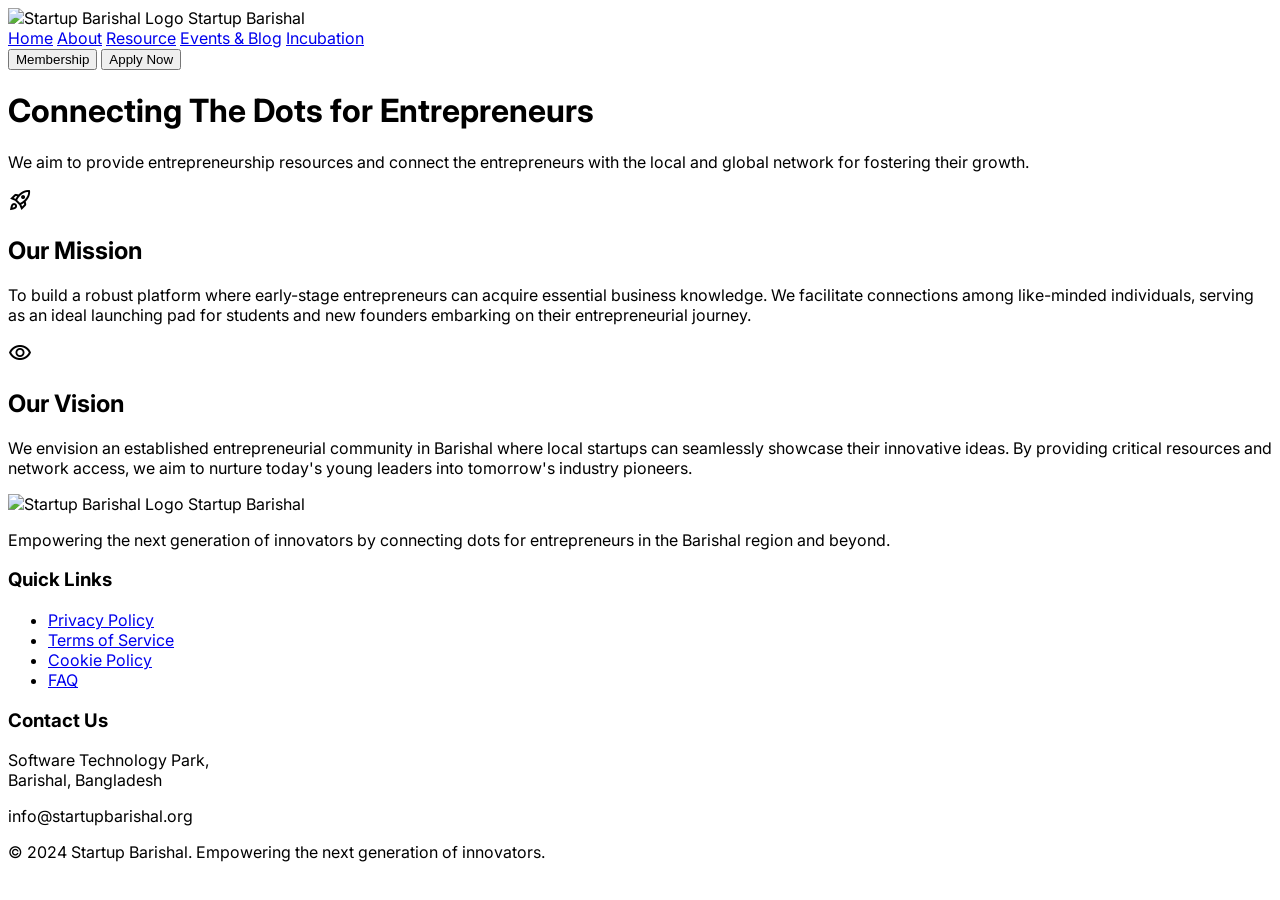
==== pages/about.html @ 44d31a0d "first commit" ====
<!DOCTYPE html>

<html class="light" lang="en"><head>
<meta charset="utf-8"/>
<meta content="width=device-width, initial-scale=1.0" name="viewport"/>
<title>About Us - Startup Barishal</title>
<script src="https://cdn.tailwindcss.com?plugins=forms,container-queries"></script>
<link href="https://fonts.googleapis.com/css2?family=Inter:wght@400;500;600;700&amp;display=swap" rel="stylesheet"/>
<link href="https://fonts.googleapis.com/css2?family=Material+Symbols+Outlined:wght,FILL@100..700,0..1&amp;display=swap" rel="stylesheet"/>
<link href="https://fonts.googleapis.com/css2?family=Material+Symbols+Outlined:wght,FILL@100..700,0..1&amp;display=swap" rel="stylesheet"/>
<script id="tailwind-config">
        tailwind.config = {
            darkMode: "class",
            theme: {
                extend: {
                    "colors": {
                        "secondary": "#5d5e65",
                        "on-secondary-fixed": "#191b22",
                        "primary": "#004481",
                        "inverse-surface": "#2e3131",
                        "inverse-on-surface": "#eff1f1",
                        "on-secondary-fixed-variant": "#45464e",
                        "secondary-fixed": "#e2e2eb",
                        "surface-container-low": "#f2f4f4",
                        "on-background": "#191c1d",
                        "surface-bright": "#f8fafa",
                        "surface-container-highest": "#e1e3e3",
                        "background": "#f8fafa",
                        "error": "#ba1a1a",
                        "on-error-container": "#93000a",
                        "secondary-container": "#e2e2eb",
                        "on-tertiary": "#ffffff",
                        "tertiary": "#003ba3",
                        "on-primary-fixed": "#001c3a",
                        "surface-variant": "#e1e3e3",
                        "surface-container-high": "#e6e8e8",
                        "glass-border": "rgba(6, 92, 169, 0.08)",
                        "on-error": "#ffffff",
                        "on-surface-variant": "#414751",
                        "surface-tint": "#0f5fac",
                        "tertiary-fixed": "#dbe1ff",
                        "inverse-primary": "#a6c8ff",
                        "surface-dim": "#d8dada",
                        "primary-fixed": "#d4e3ff",
                        "primary-container": "#065ca9",
                        "on-tertiary-fixed": "#00174c",
                        "surface-container-lowest": "#ffffff",
                        "on-primary-fixed-variant": "#004786",
                        "on-surface": "#191c1d",
                        "secondary-fixed-dim": "#c5c6ce",
                        "on-tertiary-fixed-variant": "#003daa",
                        "surface-container": "#eceeee",
                        "surface-subtle": "#F8FAFC",
                        "outline-variant": "#c1c6d3",
                        "on-secondary-container": "#63646b",
                        "outline": "#727782",
                        "on-primary-container": "#bdd5ff",
                        "on-secondary": "#ffffff",
                        "on-tertiary-container": "#c7d2ff",
                        "error-container": "#ffdad6",
                        "primary-fixed-dim": "#a6c8ff",
                        "on-primary": "#ffffff",
                        "surface": "#f8fafa",
                        "tertiary-container": "#004fd6",
                        "ink-muted": "#64748B",
                        "tertiary-fixed-dim": "#b4c5ff"
                    },
                    "borderRadius": {
                        "DEFAULT": "0.25rem",
                        "lg": "0.5rem",
                        "xl": "0.75rem",
                        "full": "9999px"
                    },
                    "spacing": {
                        "container-max": "1280px",
                        "stack-md": "16px",
                        "margin-desktop": "64px",
                        "stack-lg": "32px",
                        "gutter": "24px",
                        "stack-sm": "8px",
                        "margin-mobile": "20px",
                        "section-padding": "80px"
                    },
                    "fontFamily": {
                        "display-lg-mobile": ["Inter"],
                        "body-md": ["Inter"],
                        "display-lg": ["Inter"],
                        "headline-sm": ["Inter"],
                        "headline-md": ["Inter"],
                        "caption": ["Inter"],
                        "body-lg": ["Inter"],
                        "label-md": ["Inter"]
                    },
                    "fontSize": {
                        "display-lg-mobile": ["36px", { "lineHeight": "44px", "letterSpacing": "-0.02em", "fontWeight": "700" }],
                        "body-md": ["16px", { "lineHeight": "24px", "fontWeight": "400" }],
                        "display-lg": ["48px", { "lineHeight": "56px", "letterSpacing": "-0.02em", "fontWeight": "700" }],
                        "headline-sm": ["24px", { "lineHeight": "32px", "fontWeight": "600" }],
                        "headline-md": ["30px", { "lineHeight": "38px", "letterSpacing": "-0.01em", "fontWeight": "600" }],
                        "caption": ["12px", { "lineHeight": "16px", "fontWeight": "400" }],
                        "body-lg": ["18px", { "lineHeight": "28px", "fontWeight": "400" }],
                        "label-md": ["14px", { "lineHeight": "20px", "letterSpacing": "0.05em", "fontWeight": "500" }]
                    }
                }
            }
        }
    </script>
<style>
        body { font-family: 'Inter', sans-serif; }
    </style>
</head>
<body class="bg-background text-on-background antialiased pt-20">
<!-- TopNavBar -->
<nav class="fixed top-0 w-full z-50 bg-surface/80 dark:bg-surface-dim/80 backdrop-blur-md border-b border-glass-border shadow-sm transition-all duration-300 ease-in-out hidden md:block">
<div class="max-w-container-max mx-auto px-margin-desktop flex justify-between items-center h-20">
<div class="flex items-center gap-4">
<img alt="Startup Barishal Logo" class="h-10 w-10 object-contain rounded-md" data-alt="A modern, premium, and smart logo for 'Startup Barishal' featuring a minimalist geometric symbol representing growth, connectivity, and innovation. The color scheme is Deep Navy and Vibrant Blue, set against a pristine light mode background. The design is clean, scalable, and tailored for a high-end fintech or startup aesthetic." src="https://lh3.googleusercontent.com/aida-public/[base64]"/>
<span class="font-headline-sm text-headline-sm font-bold text-primary dark:text-primary-fixed">Startup Barishal</span>
</div>
<div class="flex items-center gap-8">
<a class="font-label-md text-label-md text-on-surface-variant dark:text-secondary-fixed-dim hover:text-primary transition-colors duration-200" href="#">Home</a>
<a class="font-label-md text-label-md text-primary dark:text-primary-fixed border-b-2 border-primary pb-1 font-bold" href="#">About</a>
<a class="font-label-md text-label-md text-on-surface-variant dark:text-secondary-fixed-dim hover:text-primary transition-colors duration-200" href="#">Resource</a>
<a class="font-label-md text-label-md text-on-surface-variant dark:text-secondary-fixed-dim hover:text-primary transition-colors duration-200" href="#">Events &amp; Blog</a>
<a class="font-label-md text-label-md text-on-surface-variant dark:text-secondary-fixed-dim hover:text-primary transition-colors duration-200" href="#">Incubation</a>
</div>
<div class="flex items-center gap-4">
<button class="font-label-md text-label-md text-primary border border-primary px-4 py-2 rounded-xl hover:bg-surface-container-low transition-colors">Membership</button>
<button class="font-label-md text-label-md bg-primary text-on-primary px-6 py-2 rounded-xl hover:bg-primary-container transition-colors shadow-sm">Apply Now</button>
</div>
</div>
</nav>
<!-- Mobile Nav Placeholder (Suppressed for simplicity in this exercise, focus on content) -->
<!-- Hero Section -->
<header class="py-section-padding bg-surface-subtle">
<div class="max-w-container-max mx-auto px-margin-desktop text-center">
<h1 class="font-display-lg text-display-lg text-primary mb-stack-md">Connecting The Dots for Entrepreneurs</h1>
<p class="font-body-lg text-body-lg text-on-surface-variant max-w-2xl mx-auto">
                We aim to provide entrepreneurship resources and connect the entrepreneurs with the local and global network for fostering their growth.
            </p>
</div>
</header>
<!-- Mission & Vision Bento Grid -->
<section class="py-section-padding">
<div class="max-w-container-max mx-auto px-margin-desktop">
<div class="grid grid-cols-1 md:grid-cols-2 gap-gutter">
<!-- Mission Card -->
<div class="bg-surface-container-lowest rounded-xl p-stack-lg border border-glass-border shadow-sm hover:-translate-y-1 transition-transform duration-300">
<div class="w-12 h-12 bg-primary-container/10 rounded-full flex items-center justify-center mb-stack-md">
<span class="material-symbols-outlined text-primary text-2xl">rocket_launch</span>
</div>
<h2 class="font-headline-md text-headline-md text-on-surface mb-stack-sm">Our Mission</h2>
<p class="font-body-md text-body-md text-on-surface-variant">
                        To build a robust platform where early-stage entrepreneurs can acquire essential business knowledge. We facilitate connections among like-minded individuals, serving as an ideal launching pad for students and new founders embarking on their entrepreneurial journey.
                    </p>
</div>
<!-- Vision Card -->
<div class="bg-surface-container-lowest rounded-xl p-stack-lg border border-glass-border shadow-sm hover:-translate-y-1 transition-transform duration-300">
<div class="w-12 h-12 bg-tertiary-container/10 rounded-full flex items-center justify-center mb-stack-md">
<span class="material-symbols-outlined text-tertiary text-2xl">visibility</span>
</div>
<h2 class="font-headline-md text-headline-md text-on-surface mb-stack-sm">Our Vision</h2>
<p class="font-body-md text-body-md text-on-surface-variant">
                        We envision an established entrepreneurial community in Barishal where local startups can seamlessly showcase their innovative ideas. By providing critical resources and network access, we aim to nurture today's young leaders into tomorrow's industry pioneers.
                    </p>
</div>
</div>
</div>
</section>
<!-- Footer -->
<footer class="w-full pt-section-padding pb-stack-lg bg-surface-container-low dark:bg-inverse-surface">
<div class="max-w-container-max mx-auto px-margin-desktop grid grid-cols-1 md:grid-cols-4 gap-gutter mb-stack-lg">
<div class="col-span-1 md:col-span-2">
<div class="flex items-center gap-3 mb-stack-md">
<img alt="Startup Barishal Logo" class="h-8 w-8 object-contain rounded-md" data-alt="Small version of the Startup Barishal logo featuring a modern, geometric design in Deep Navy and Vibrant Blue, set against a light background. Clean and scalable for footer placement." src="https://lh3.googleusercontent.com/aida-public/[base64]"/>
<span class="font-headline-sm text-headline-sm font-bold text-primary dark:text-primary-fixed">Startup Barishal</span>
</div>
<p class="font-body-md text-body-md text-on-surface-variant mb-stack-md max-w-sm">
                    Empowering the next generation of innovators by connecting dots for entrepreneurs in the Barishal region and beyond.
                </p>
</div>
<div>
<h3 class="font-label-md text-label-md font-bold text-on-surface mb-stack-md uppercase tracking-wider">Quick Links</h3>
<ul class="space-y-stack-sm">
<li><a class="font-body-md text-body-md text-on-surface-variant dark:text-secondary-fixed-dim hover:text-tertiary transition-colors duration-200" href="#">Privacy Policy</a></li>
<li><a class="font-body-md text-body-md text-on-surface-variant dark:text-secondary-fixed-dim hover:text-tertiary transition-colors duration-200" href="#">Terms of Service</a></li>
<li><a class="font-body-md text-body-md text-on-surface-variant dark:text-secondary-fixed-dim hover:text-tertiary transition-colors duration-200" href="#">Cookie Policy</a></li>
<li><a class="font-body-md text-body-md text-on-surface-variant dark:text-secondary-fixed-dim hover:text-tertiary transition-colors duration-200" href="#">FAQ</a></li>
</ul>
</div>
<div>
<h3 class="font-label-md text-label-md font-bold text-on-surface mb-stack-md uppercase tracking-wider">Contact Us</h3>
<p class="font-body-md text-body-md text-on-surface-variant mb-stack-sm">
                    Software Technology Park,<br/>
                    Barishal, Bangladesh
                </p>
<p class="font-body-md text-body-md text-on-surface-variant">
                    info@startupbarishal.org
                </p>
</div>
</div>
<div class="max-w-container-max mx-auto px-margin-desktop border-t border-glass-border pt-stack-md text-center">
<p class="font-body-md text-body-md text-on-surface-variant opacity-90 hover:opacity-100 transition-opacity">
                © 2024 Startup Barishal. Empowering the next generation of innovators.
            </p>
</div>
</footer>
</body></html>
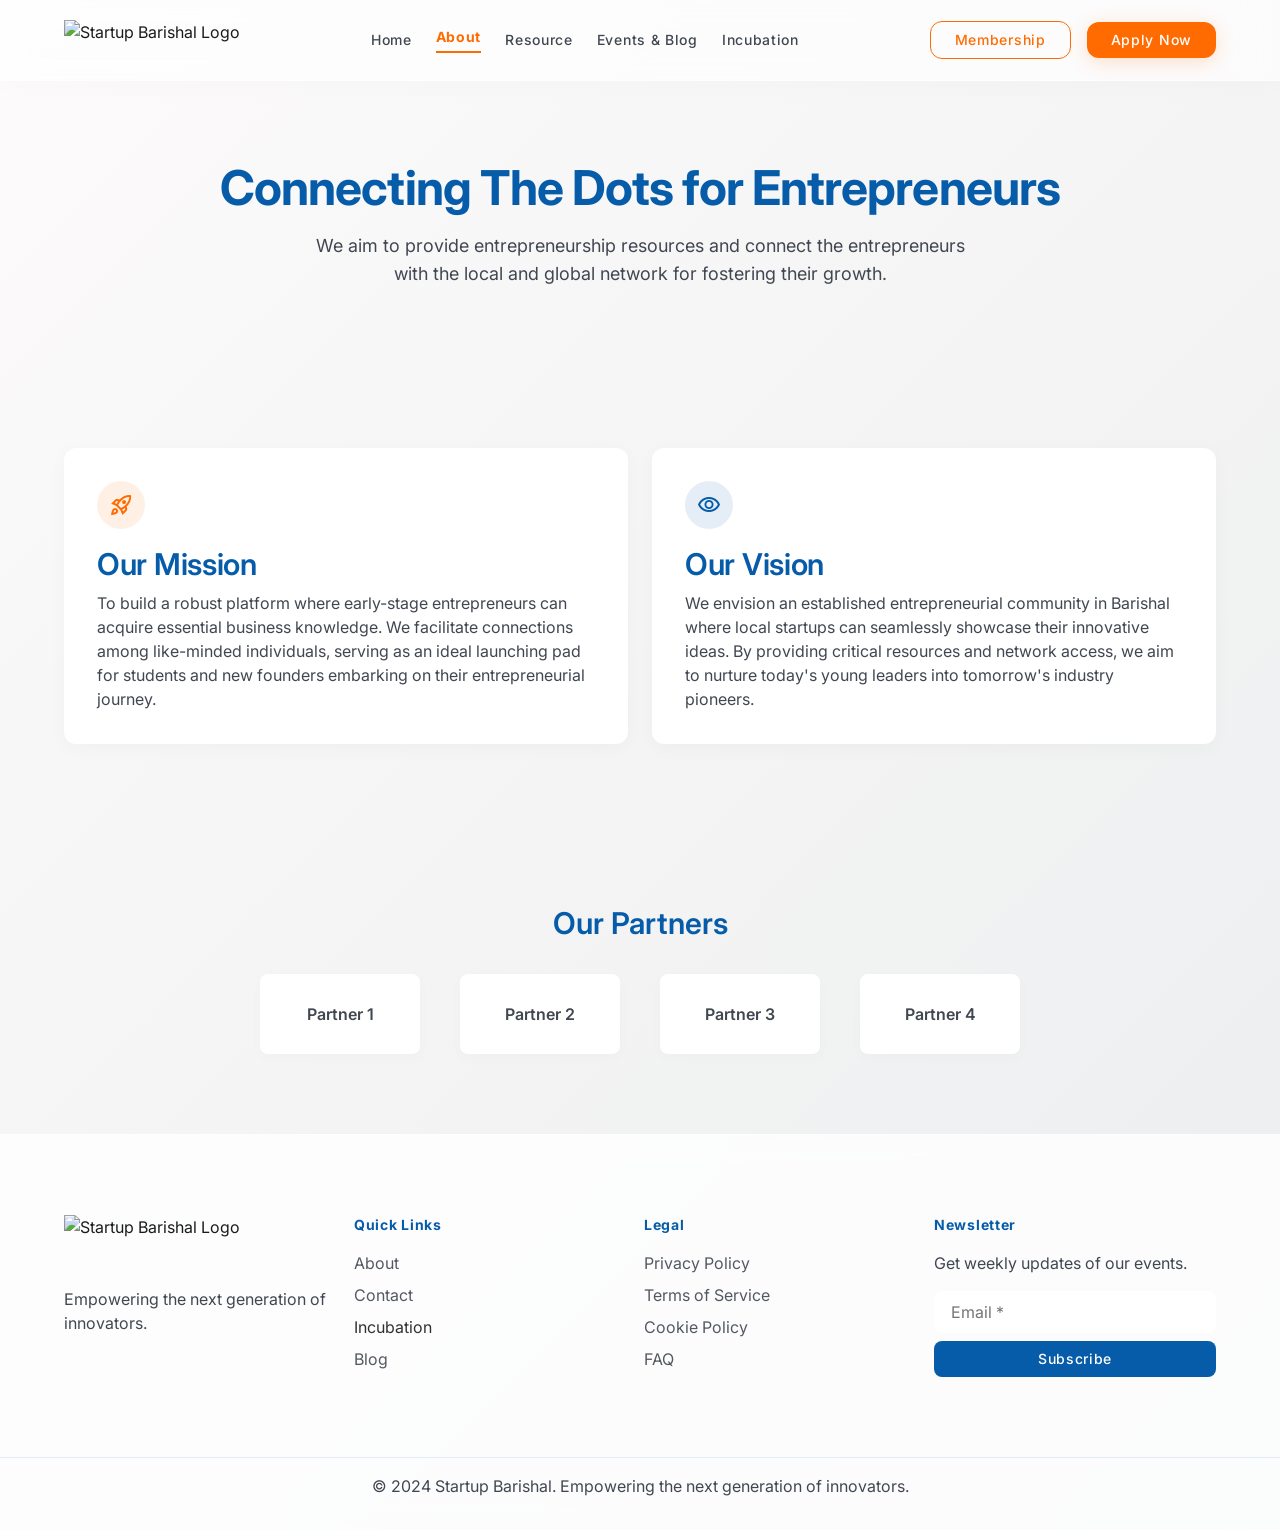
==== commit 04106018: "Add new styles for About, Contact, and Main pages - Created about.css with comprehensive styles incl" ====
--- a/pages/about.html
+++ b/pages/about.html
@@ -1,208 +1,193 @@
-<!DOCTYPE html>
+<!doctype html>
 
-<html class="light" lang="en"><head>
-<meta charset="utf-8"/>
-<meta content="width=device-width, initial-scale=1.0" name="viewport"/>
-<title>About Us - Startup Barishal</title>
-<script src="https://cdn.tailwindcss.com?plugins=forms,container-queries"></script>
-<link href="https://fonts.googleapis.com/css2?family=Inter:wght@400;500;600;700&amp;display=swap" rel="stylesheet"/>
-<link href="https://fonts.googleapis.com/css2?family=Material+Symbols+Outlined:wght,FILL@100..700,0..1&amp;display=swap" rel="stylesheet"/>
-<link href="https://fonts.googleapis.com/css2?family=Material+Symbols+Outlined:wght,FILL@100..700,0..1&amp;display=swap" rel="stylesheet"/>
-<script id="tailwind-config">
-        tailwind.config = {
-            darkMode: "class",
-            theme: {
-                extend: {
-                    "colors": {
-                        "secondary": "#5d5e65",
-                        "on-secondary-fixed": "#191b22",
-                        "primary": "#004481",
-                        "inverse-surface": "#2e3131",
-                        "inverse-on-surface": "#eff1f1",
-                        "on-secondary-fixed-variant": "#45464e",
-                        "secondary-fixed": "#e2e2eb",
-                        "surface-container-low": "#f2f4f4",
-                        "on-background": "#191c1d",
-                        "surface-bright": "#f8fafa",
-                        "surface-container-highest": "#e1e3e3",
-                        "background": "#f8fafa",
-                        "error": "#ba1a1a",
-                        "on-error-container": "#93000a",
-                        "secondary-container": "#e2e2eb",
-                        "on-tertiary": "#ffffff",
-                        "tertiary": "#003ba3",
-                        "on-primary-fixed": "#001c3a",
-                        "surface-variant": "#e1e3e3",
-                        "surface-container-high": "#e6e8e8",
-                        "glass-border": "rgba(6, 92, 169, 0.08)",
-                        "on-error": "#ffffff",
-                        "on-surface-variant": "#414751",
-                        "surface-tint": "#0f5fac",
-                        "tertiary-fixed": "#dbe1ff",
-                        "inverse-primary": "#a6c8ff",
-                        "surface-dim": "#d8dada",
-                        "primary-fixed": "#d4e3ff",
-                        "primary-container": "#065ca9",
-                        "on-tertiary-fixed": "#00174c",
-                        "surface-container-lowest": "#ffffff",
-                        "on-primary-fixed-variant": "#004786",
-                        "on-surface": "#191c1d",
-                        "secondary-fixed-dim": "#c5c6ce",
-                        "on-tertiary-fixed-variant": "#003daa",
-                        "surface-container": "#eceeee",
-                        "surface-subtle": "#F8FAFC",
-                        "outline-variant": "#c1c6d3",
-                        "on-secondary-container": "#63646b",
-                        "outline": "#727782",
-                        "on-primary-container": "#bdd5ff",
-                        "on-secondary": "#ffffff",
-                        "on-tertiary-container": "#c7d2ff",
-                        "error-container": "#ffdad6",
-                        "primary-fixed-dim": "#a6c8ff",
-                        "on-primary": "#ffffff",
-                        "surface": "#f8fafa",
-                        "tertiary-container": "#004fd6",
-                        "ink-muted": "#64748B",
-                        "tertiary-fixed-dim": "#b4c5ff"
-                    },
-                    "borderRadius": {
-                        "DEFAULT": "0.25rem",
-                        "lg": "0.5rem",
-                        "xl": "0.75rem",
-                        "full": "9999px"
-                    },
-                    "spacing": {
-                        "container-max": "1280px",
-                        "stack-md": "16px",
-                        "margin-desktop": "64px",
-                        "stack-lg": "32px",
-                        "gutter": "24px",
-                        "stack-sm": "8px",
-                        "margin-mobile": "20px",
-                        "section-padding": "80px"
-                    },
-                    "fontFamily": {
-                        "display-lg-mobile": ["Inter"],
-                        "body-md": ["Inter"],
-                        "display-lg": ["Inter"],
-                        "headline-sm": ["Inter"],
-                        "headline-md": ["Inter"],
-                        "caption": ["Inter"],
-                        "body-lg": ["Inter"],
-                        "label-md": ["Inter"]
-                    },
-                    "fontSize": {
-                        "display-lg-mobile": ["36px", { "lineHeight": "44px", "letterSpacing": "-0.02em", "fontWeight": "700" }],
-                        "body-md": ["16px", { "lineHeight": "24px", "fontWeight": "400" }],
-                        "display-lg": ["48px", { "lineHeight": "56px", "letterSpacing": "-0.02em", "fontWeight": "700" }],
-                        "headline-sm": ["24px", { "lineHeight": "32px", "fontWeight": "600" }],
-                        "headline-md": ["30px", { "lineHeight": "38px", "letterSpacing": "-0.01em", "fontWeight": "600" }],
-                        "caption": ["12px", { "lineHeight": "16px", "fontWeight": "400" }],
-                        "body-lg": ["18px", { "lineHeight": "28px", "fontWeight": "400" }],
-                        "label-md": ["14px", { "lineHeight": "20px", "letterSpacing": "0.05em", "fontWeight": "500" }]
-                    }
-                }
-            }
-        }
-    </script>
-<style>
-        body { font-family: 'Inter', sans-serif; }
-    </style>
-</head>
-<body class="bg-background text-on-background antialiased pt-20">
-<!-- TopNavBar -->
-<nav class="fixed top-0 w-full z-50 bg-surface/80 dark:bg-surface-dim/80 backdrop-blur-md border-b border-glass-border shadow-sm transition-all duration-300 ease-in-out hidden md:block">
-<div class="max-w-container-max mx-auto px-margin-desktop flex justify-between items-center h-20">
-<div class="flex items-center gap-4">
-<img alt="Startup Barishal Logo" class="h-10 w-10 object-contain rounded-md" data-alt="A modern, premium, and smart logo for 'Startup Barishal' featuring a minimalist geometric symbol representing growth, connectivity, and innovation. The color scheme is Deep Navy and Vibrant Blue, set against a pristine light mode background. The design is clean, scalable, and tailored for a high-end fintech or startup aesthetic." src="https://lh3.googleusercontent.com/aida-public/[base64]"/>
-<span class="font-headline-sm text-headline-sm font-bold text-primary dark:text-primary-fixed">Startup Barishal</span>
-</div>
-<div class="flex items-center gap-8">
-<a class="font-label-md text-label-md text-on-surface-variant dark:text-secondary-fixed-dim hover:text-primary transition-colors duration-200" href="#">Home</a>
-<a class="font-label-md text-label-md text-primary dark:text-primary-fixed border-b-2 border-primary pb-1 font-bold" href="#">About</a>
-<a class="font-label-md text-label-md text-on-surface-variant dark:text-secondary-fixed-dim hover:text-primary transition-colors duration-200" href="#">Resource</a>
-<a class="font-label-md text-label-md text-on-surface-variant dark:text-secondary-fixed-dim hover:text-primary transition-colors duration-200" href="#">Events &amp; Blog</a>
-<a class="font-label-md text-label-md text-on-surface-variant dark:text-secondary-fixed-dim hover:text-primary transition-colors duration-200" href="#">Incubation</a>
-</div>
-<div class="flex items-center gap-4">
-<button class="font-label-md text-label-md text-primary border border-primary px-4 py-2 rounded-xl hover:bg-surface-container-low transition-colors">Membership</button>
-<button class="font-label-md text-label-md bg-primary text-on-primary px-6 py-2 rounded-xl hover:bg-primary-container transition-colors shadow-sm">Apply Now</button>
-</div>
-</div>
-</nav>
-<!-- Mobile Nav Placeholder (Suppressed for simplicity in this exercise, focus on content) -->
-<!-- Hero Section -->
-<header class="py-section-padding bg-surface-subtle">
-<div class="max-w-container-max mx-auto px-margin-desktop text-center">
-<h1 class="font-display-lg text-display-lg text-primary mb-stack-md">Connecting The Dots for Entrepreneurs</h1>
-<p class="font-body-lg text-body-lg text-on-surface-variant max-w-2xl mx-auto">
-                We aim to provide entrepreneurship resources and connect the entrepreneurs with the local and global network for fostering their growth.
+<html lang="en">
+  <head>
+    <meta charset="utf-8" />
+    <meta content="width=device-width, initial-scale=1.0" name="viewport" />
+    <title>About Us - Startup Barishal</title>
+    <link href="../styles/main.css" rel="stylesheet" />
+    <link href="../styles/about.css" rel="stylesheet" />
+
+    <link
+      href="https://fonts.googleapis.com/css2?family=Inter:wght@400;500;600;700&amp;display=swap"
+      rel="stylesheet"
+    />
+    <link
+      href="https://fonts.googleapis.com/css2?family=Material+Symbols+Outlined:wght,FILL@100..700,0..1&amp;display=swap"
+      rel="stylesheet"
+    />
+  </head>
+  <body>
+    <!-- TopNavBar -->
+    <nav class="navbar">
+      <div class="container navbar-content">
+        <div class="nav-logo">
+          <img
+            alt="Startup Barishal Logo"
+            src="https://lh3.googleusercontent.com/aida-public/[base64]"
+          />
+        </div>
+        <div class="nav-links">
+          <a class="font-label-md" href="../index.html">Home</a>
+          <a class="font-label-md active" href="about.html">About</a>
+          <a class="font-label-md" href="resources.html">Resource</a>
+          <a class="font-label-md" href="events-blog.html">Events &amp; Blog</a>
+          <a class="font-label-md" href="incubation.html">Incubation</a>
+        </div>
+        <div class="nav-actions">
+          <button class="font-label-md btn btn-outline">Membership</button>
+          <button class="font-label-md btn btn-primary">Apply Now</button>
+        </div>
+        <button class="nav-toggle">
+          <span
+            class="material-symbols-outlined"
+            style="font-variation-settings: &quot;FILL&quot; 0"
+            >menu</span
+          >
+        </button>
+      </div>
+    </nav>
+    <!-- Hero Section -->
+    <header class="hero">
+      <div class="container">
+        <h1>Connecting The Dots for Entrepreneurs</h1>
+        <p>
+          We aim to provide entrepreneurship resources and connect the
+          entrepreneurs with the local and global network for fostering their
+          growth.
+        </p>
+      </div>
+    </header>
+    <!-- Mission & Vision Bento Grid -->
+    <section class="mission-vision">
+      <div class="container">
+        <div class="grid">
+          <!-- Mission Card -->
+          <div class="card">
+            <div class="card-icon primary-icon">
+              <span class="material-symbols-outlined">rocket_launch</span>
+            </div>
+            <h2>Our Mission</h2>
+            <p>
+              To build a robust platform where early-stage entrepreneurs can
+              acquire essential business knowledge. We facilitate connections
+              among like-minded individuals, serving as an ideal launching pad
+              for students and new founders embarking on their entrepreneurial
+              journey.
             </p>
-</div>
-</header>
-<!-- Mission & Vision Bento Grid -->
-<section class="py-section-padding">
-<div class="max-w-container-max mx-auto px-margin-desktop">
-<div class="grid grid-cols-1 md:grid-cols-2 gap-gutter">
-<!-- Mission Card -->
-<div class="bg-surface-container-lowest rounded-xl p-stack-lg border border-glass-border shadow-sm hover:-translate-y-1 transition-transform duration-300">
-<div class="w-12 h-12 bg-primary-container/10 rounded-full flex items-center justify-center mb-stack-md">
-<span class="material-symbols-outlined text-primary text-2xl">rocket_launch</span>
-</div>
-<h2 class="font-headline-md text-headline-md text-on-surface mb-stack-sm">Our Mission</h2>
-<p class="font-body-md text-body-md text-on-surface-variant">
-                        To build a robust platform where early-stage entrepreneurs can acquire essential business knowledge. We facilitate connections among like-minded individuals, serving as an ideal launching pad for students and new founders embarking on their entrepreneurial journey.
-                    </p>
-</div>
-<!-- Vision Card -->
-<div class="bg-surface-container-lowest rounded-xl p-stack-lg border border-glass-border shadow-sm hover:-translate-y-1 transition-transform duration-300">
-<div class="w-12 h-12 bg-tertiary-container/10 rounded-full flex items-center justify-center mb-stack-md">
-<span class="material-symbols-outlined text-tertiary text-2xl">visibility</span>
-</div>
-<h2 class="font-headline-md text-headline-md text-on-surface mb-stack-sm">Our Vision</h2>
-<p class="font-body-md text-body-md text-on-surface-variant">
-                        We envision an established entrepreneurial community in Barishal where local startups can seamlessly showcase their innovative ideas. By providing critical resources and network access, we aim to nurture today's young leaders into tomorrow's industry pioneers.
-                    </p>
-</div>
-</div>
-</div>
-</section>
-<!-- Footer -->
-<footer class="w-full pt-section-padding pb-stack-lg bg-surface-container-low dark:bg-inverse-surface">
-<div class="max-w-container-max mx-auto px-margin-desktop grid grid-cols-1 md:grid-cols-4 gap-gutter mb-stack-lg">
-<div class="col-span-1 md:col-span-2">
-<div class="flex items-center gap-3 mb-stack-md">
-<img alt="Startup Barishal Logo" class="h-8 w-8 object-contain rounded-md" data-alt="Small version of the Startup Barishal logo featuring a modern, geometric design in Deep Navy and Vibrant Blue, set against a light background. Clean and scalable for footer placement." src="https://lh3.googleusercontent.com/aida-public/[base64]"/>
-<span class="font-headline-sm text-headline-sm font-bold text-primary dark:text-primary-fixed">Startup Barishal</span>
-</div>
-<p class="font-body-md text-body-md text-on-surface-variant mb-stack-md max-w-sm">
-                    Empowering the next generation of innovators by connecting dots for entrepreneurs in the Barishal region and beyond.
-                </p>
-</div>
-<div>
-<h3 class="font-label-md text-label-md font-bold text-on-surface mb-stack-md uppercase tracking-wider">Quick Links</h3>
-<ul class="space-y-stack-sm">
-<li><a class="font-body-md text-body-md text-on-surface-variant dark:text-secondary-fixed-dim hover:text-tertiary transition-colors duration-200" href="#">Privacy Policy</a></li>
-<li><a class="font-body-md text-body-md text-on-surface-variant dark:text-secondary-fixed-dim hover:text-tertiary transition-colors duration-200" href="#">Terms of Service</a></li>
-<li><a class="font-body-md text-body-md text-on-surface-variant dark:text-secondary-fixed-dim hover:text-tertiary transition-colors duration-200" href="#">Cookie Policy</a></li>
-<li><a class="font-body-md text-body-md text-on-surface-variant dark:text-secondary-fixed-dim hover:text-tertiary transition-colors duration-200" href="#">FAQ</a></li>
-</ul>
-</div>
-<div>
-<h3 class="font-label-md text-label-md font-bold text-on-surface mb-stack-md uppercase tracking-wider">Contact Us</h3>
-<p class="font-body-md text-body-md text-on-surface-variant mb-stack-sm">
-                    Software Technology Park,<br/>
-                    Barishal, Bangladesh
-                </p>
-<p class="font-body-md text-body-md text-on-surface-variant">
-                    info@startupbarishal.org
-                </p>
-</div>
-</div>
-<div class="max-w-container-max mx-auto px-margin-desktop border-t border-glass-border pt-stack-md text-center">
-<p class="font-body-md text-body-md text-on-surface-variant opacity-90 hover:opacity-100 transition-opacity">
-                © 2024 Startup Barishal. Empowering the next generation of innovators.
+          </div>
+          <!-- Vision Card -->
+          <div class="card">
+            <div class="card-icon tertiary-icon">
+              <span class="material-symbols-outlined">visibility</span>
+            </div>
+            <h2>Our Vision</h2>
+            <p>
+              We envision an established entrepreneurial community in Barishal
+              where local startups can seamlessly showcase their innovative
+              ideas. By providing critical resources and network access, we aim
+              to nurture today's young leaders into tomorrow's industry
+              pioneers.
             </p>
-</div>
-</footer>
-</body></html>+          </div>
+        </div>
+      </div>
+    </section>
+    <!-- Partners Section -->
+    <section class="partners">
+      <div class="container">
+        <h2>Our Partners</h2>
+        <div class="partners-grid">
+          <div class="partner-logo">Partner 1</div>
+          <div class="partner-logo">Partner 2</div>
+          <div class="partner-logo">Partner 3</div>
+          <div class="partner-logo">Partner 4</div>
+        </div>
+      </div>
+    </section>
+    <!-- Footer -->
+    <footer class="footer">
+      <div class="container footer-grid">
+        <div class="footer-col">
+          <div class="footer-logo">
+            <img
+              alt="Startup Barishal Logo"
+              src="https://lh3.googleusercontent.com/aida-public/[base64]"
+            />
+          </div>
+          <p class="font-body-md text-on-surface-variant">
+            Empowering the next generation of innovators.
+          </p>
+        </div>
+        <div class="footer-col">
+          <h4 class="font-label-md footer-title">Quick Links</h4>
+          <ul class="footer-links">
+            <li>
+              <a
+                class="font-body-md text-on-surface-variant"
+                href="/pages/about.html"
+                >About</a
+              >
+            </li>
+            <li>
+              <a
+                class="font-body-md text-on-surface-variant"
+                href="/pages/contact.html"
+                >Contact</a
+              >
+            </li>
+            <li><a class="font-body-md" href="#">Incubation</a></li>
+            <li>
+              <a class="font-body-md text-on-surface-variant" href="#">Blog</a>
+            </li>
+          </ul>
+        </div>
+        <div class="footer-col">
+          <h4 class="font-label-md footer-title">Legal</h4>
+          <ul class="footer-links">
+            <li>
+              <a class="font-body-md text-on-surface-variant" href="#"
+                >Privacy Policy</a
+              >
+            </li>
+            <li>
+              <a class="font-body-md text-on-surface-variant" href="#"
+                >Terms of Service</a
+              >
+            </li>
+            <li>
+              <a class="font-body-md text-on-surface-variant" href="#"
+                >Cookie Policy</a
+              >
+            </li>
+            <li>
+              <a class="font-body-md text-on-surface-variant" href="#">FAQ</a>
+            </li>
+          </ul>
+        </div>
+        <div class="footer-col">
+          <h4 class="font-label-md footer-title">Newsletter</h4>
+          <p class="font-body-md text-on-surface-variant text-sm">
+            Get weekly updates of our events.
+          </p>
+          <form class="footer-form">
+            <input
+              class="footer-input font-body-md"
+              placeholder="Email *"
+              required=""
+              type="email"
+            />
+            <button class="font-label-md btn-submit" type="submit">
+              Subscribe
+            </button>
+          </form>
+        </div>
+      </div>
+      <div class="container footer-bottom">
+        <p class="font-body-md text-on-surface-variant">
+          © 2024 Startup Barishal. Empowering the next generation of innovators.
+        </p>
+      </div>
+    </footer>
+  </body>
+</html>
--- a/styles/main.css
+++ b/styles/main.css
@@ -0,0 +1,711 @@
+:root {
+  --color-inverse-surface: #2e3131;
+  --color-error-container: #ffdad6;
+  --color-ink-muted: #64748b;
+  --color-on-primary-container: #ffffff;
+  --color-on-error: #ffffff;
+  --color-surface-dim: #d8dada;
+  --color-surface-container-highest: #e1e3e3;
+  --color-on-tertiary-fixed: #00174c;
+  --color-surface-container-high: #e6e8e8;
+  --color-secondary: #065ca9; /* Blue for secondary elements */
+  --color-tertiary: #003ba3;
+  --color-on-primary: #ffffff;
+  --color-on-error-container: #93000a;
+  --color-background: #ffffff;
+  --color-surface-subtle: #f8fafc;
+  --color-surface: #ffffff;
+  --color-secondary-fixed-dim: #c5c6ce;
+  --color-on-tertiary-container: #c7d2ff;
+  --color-on-tertiary: #ffffff;
+  --color-surface-container-low: transparent;
+  --color-on-background: #191c1e;
+  --color-surface-tint: #ff6b00;
+  --color-secondary-fixed: #e2e2eb;
+  --color-primary-fixed-dim: #ffdbcc;
+  --color-on-secondary-container: #63646b;
+  --color-outline-variant: #c1c6d3;
+  --color-surface-bright: #ffffff;
+  --color-inverse-primary: #ffdbcc;
+  --color-secondary-container: #e2e2eb;
+  --color-on-secondary-fixed-variant: #45464e;
+  --color-on-surface: #191c1e;
+  --color-tertiary-fixed: #dbe1ff;
+  --color-on-secondary: #ffffff;
+  --color-on-secondary-fixed: #191b22;
+  --color-primary: #ff6b00; /* Orange for primary actions */
+  --color-primary-fixed: #ffdbcc;
+  --color-glass-border: rgba(6, 92, 169, 0.1);
+  --color-error: #ba1a1a;
+  --color-on-tertiary-fixed-variant: #003daa;
+  --color-on-surface-variant: #414751;
+  --color-inverse-on-surface: #eff1f1;
+  --color-surface-container-lowest: #ffffff;
+  --color-on-primary-fixed: #351000;
+  --color-primary-container: #e55a00;
+  --color-outline: #727782;
+  --color-tertiary-fixed-dim: #b4c5ff;
+  --color-surface-variant: #e1e3e3;
+  --color-tertiary-container: #004fd6;
+  --color-surface-container: #f2f4f6;
+  --color-on-primary-fixed-variant: #7a3000;
+
+  --radius-default: 0.25rem;
+  --radius-lg: 0.5rem;
+  --radius-xl: 0.75rem;
+  --radius-full: 9999px;
+  --radius-2xl: 1rem;
+  --radius-3xl: 1.5rem;
+
+  --spacing-section-padding: 80px;
+  --spacing-gutter: 24px;
+  --spacing-stack-lg: 32px;
+  --spacing-container-max: 1280px;
+  --spacing-margin-mobile: 20px;
+  --spacing-margin-desktop: 64px;
+  --spacing-stack-sm: 8px;
+  --spacing-stack-md: 16px;
+
+  --font-inter: "Inter", sans-serif;
+}
+
+/* Reset & Base */
+* {
+  box-sizing: border-box;
+  margin: 0;
+  padding: 0;
+}
+body {
+  font-family: var(--font-inter);
+  color: var(--color-on-background);
+  min-height: 100vh;
+  display: flex;
+  flex-direction: column;
+  -webkit-font-smoothing: antialiased;
+  /* Premium gradient background with subtle mesh/grain feel */
+  background:
+    radial-gradient(at 0% 0%, rgba(6, 92, 169, 0.05) 0px, transparent 50%),
+    radial-gradient(at 100% 0%, rgba(255, 107, 0, 0.05) 0px, transparent 50%),
+    radial-gradient(at 100% 100%, rgba(6, 92, 169, 0.05) 0px, transparent 50%),
+    radial-gradient(at 0% 100%, rgba(255, 107, 0, 0.05) 0px, transparent 50%),
+    linear-gradient(135deg, #ffffff 0%, #f4f7fa 100%);
+  background-attachment: fixed;
+}
+a {
+  text-decoration: none;
+  color: inherit;
+}
+button,
+input {
+  font-family: inherit;
+  border: none;
+  background: none;
+  cursor: pointer;
+}
+input {
+  cursor: text;
+}
+ul {
+  list-style: none;
+}
+img {
+  max-width: 100%;
+  display: block;
+}
+
+/* Headers to Blue */
+h1,
+h2,
+h3,
+h4,
+h5,
+h6,
+.font-display-lg,
+.font-headline-md,
+.font-headline-sm {
+  color: var(--color-secondary) !important;
+}
+
+/* Typography Utilities */
+.font-display-lg {
+  font-size: 36px;
+  line-height: 44px;
+  letter-spacing: -0.02em;
+  font-weight: 700;
+}
+@media (min-width: 768px) {
+  .font-display-lg {
+    font-size: 48px;
+    line-height: 56px;
+  }
+}
+.font-headline-md {
+  font-size: 30px;
+  line-height: 38px;
+  letter-spacing: -0.01em;
+  font-weight: 600;
+}
+.font-headline-sm {
+  font-size: 24px;
+  line-height: 32px;
+  font-weight: 600;
+}
+.font-body-lg {
+  font-size: 18px;
+  line-height: 28px;
+  font-weight: 400;
+}
+.font-body-md {
+  font-size: 16px;
+  line-height: 24px;
+  font-weight: 400;
+}
+.font-label-md {
+  font-size: 14px;
+  line-height: 20px;
+  letter-spacing: 0.05em;
+  font-weight: 500;
+}
+.text-primary {
+  color: var(--color-primary) !important;
+}
+.text-on-background {
+  color: var(--color-on-background);
+}
+.text-on-surface-variant {
+  color: var(--color-on-surface-variant);
+}
+.text-on-primary {
+  color: var(--color-on-primary);
+}
+.text-secondary {
+  color: var(--color-secondary);
+}
+
+/* Layout & Container */
+.container {
+  max-width: var(--spacing-container-max);
+  margin: 0 auto;
+  padding-left: var(--spacing-margin-mobile);
+  padding-right: var(--spacing-margin-mobile);
+}
+@media (min-width: 768px) {
+  .container {
+    padding-left: var(--spacing-margin-desktop);
+    padding-right: var(--spacing-margin-desktop);
+  }
+}
+.flex-grow {
+  flex-grow: 1;
+}
+
+/* Navbar - Glassmorphism */
+.navbar {
+  position: fixed;
+  top: 0;
+  width: 100%;
+  z-index: 50;
+  background-color: rgba(255, 255, 255, 0.65);
+  backdrop-filter: blur(16px);
+  -webkit-backdrop-filter: blur(16px);
+  border-bottom: 1px solid rgba(255, 255, 255, 0.5);
+  box-shadow: 0 4px 30px rgba(0, 0, 0, 0.02);
+  transition: all 0.3s ease-in-out;
+}
+.navbar-content {
+  display: flex;
+  justify-content: space-between;
+  align-items: center;
+  height: 5rem;
+}
+.nav-logo img {
+  height: 2.5rem;
+  width: auto;
+  object-fit: contain;
+}
+.nav-links {
+  display: none;
+  gap: var(--spacing-gutter);
+  align-items: center;
+}
+.nav-links a {
+  color: var(--color-on-surface-variant);
+  transition: color 0.2s;
+}
+.nav-links a:hover {
+  color: var(--color-primary);
+}
+.nav-links a.active {
+  color: var(--color-primary);
+  border-bottom: 2px solid var(--color-primary);
+  padding-bottom: 4px;
+  font-weight: 700;
+}
+.nav-actions {
+  display: none;
+  align-items: center;
+  gap: var(--spacing-stack-md);
+}
+.nav-toggle {
+  display: block;
+  color: var(--color-primary);
+}
+@media (min-width: 768px) {
+  .nav-links,
+  .nav-actions {
+    display: flex;
+  }
+  .nav-toggle {
+    display: none;
+  }
+}
+
+/* Buttons */
+.btn {
+  display: inline-flex;
+  align-items: center;
+  justify-content: center;
+  padding: 8px 24px;
+  border-radius: var(--radius-xl);
+  transition: all 0.2s;
+}
+.btn-outline {
+  color: var(--color-primary);
+  border: 1px solid var(--color-primary);
+  background-color: transparent;
+}
+.btn-outline:hover {
+  color: #ffffff;
+  background-color: var(--color-primary);
+}
+.btn-primary {
+  background-color: var(--color-primary);
+  color: var(--color-on-primary);
+  box-shadow: 0 4px 20px rgba(255, 107, 0, 0.2);
+}
+.btn-primary:hover {
+  background-color: var(--color-primary-container);
+  box-shadow: 0 6px 24px rgba(255, 107, 0, 0.3);
+}
+.btn-lg {
+  padding: 12px 32px;
+  border-radius: var(--radius-2xl);
+}
+.btn-lg.btn-primary {
+  box-shadow: 0 8px 30px rgba(255, 107, 0, 0.25);
+}
+.btn-lg.btn-primary:hover {
+  box-shadow: 0 12px 36px rgba(255, 107, 0, 0.35);
+  transform: translateY(-2px);
+}
+
+/* Main Content padding */
+.main-content {
+  padding-top: 6rem;
+  padding-bottom: var(--spacing-section-padding);
+}
+
+/* Hero Section */
+.hero-section {
+  padding-top: var(--spacing-section-padding);
+  padding-bottom: var(--spacing-section-padding);
+}
+.hero-grid {
+  display: grid;
+  grid-template-columns: 1fr;
+  gap: var(--spacing-margin-desktop);
+  align-items: center;
+}
+@media (min-width: 768px) {
+  .hero-grid {
+    grid-template-columns: 1fr 1fr;
+  }
+}
+.hero-content {
+  display: flex;
+  flex-direction: column;
+  gap: var(--spacing-stack-lg);
+}
+.hero-badge {
+  display: inline-flex;
+  align-items: center;
+  gap: 8px;
+  background-color: rgba(255, 107, 0, 0.1);
+  color: var(--color-primary);
+  padding: 8px 16px;
+  border-radius: var(--radius-full);
+  align-self: flex-start;
+}
+.hero-text {
+  max-width: 42rem;
+}
+.hero-actions {
+  display: flex;
+  flex-wrap: wrap;
+  gap: var(--spacing-stack-md);
+  padding-top: var(--spacing-stack-md);
+}
+.hero-image-wrapper {
+  position: relative;
+  height: 400px;
+  border-radius: var(--radius-3xl);
+  overflow: hidden;
+  box-shadow: 0 20px 40px rgba(6, 92, 169, 0.08);
+  border: 1px solid rgba(255, 255, 255, 0.5);
+}
+@media (min-width: 768px) {
+  .hero-image-wrapper {
+    height: 500px;
+  }
+}
+.hero-image-overlay {
+  position: absolute;
+  inset: 0;
+  background: linear-gradient(to top right, rgba(6, 92, 169, 0.1), transparent);
+  z-index: 10;
+}
+.hero-image {
+  width: 100%;
+  height: 100%;
+  object-fit: cover;
+}
+
+/* Stats Section */
+.stats-section {
+  background-color: transparent;
+  padding-top: var(--spacing-section-padding);
+  padding-bottom: var(--spacing-section-padding);
+}
+.stats-grid {
+  display: grid;
+  grid-template-columns: repeat(2, 1fr);
+  gap: var(--spacing-gutter);
+  text-align: center;
+}
+@media (min-width: 768px) {
+  .stats-grid {
+    grid-template-columns: repeat(4, 1fr);
+  }
+}
+.stat-card {
+  display: flex;
+  flex-direction: column;
+  gap: var(--spacing-stack-sm);
+  padding: var(--spacing-gutter);
+  background-color: rgba(255, 255, 255, 0.7);
+  backdrop-filter: blur(12px);
+  border-radius: var(--radius-2xl);
+  border: 1px solid rgba(255, 255, 255, 0.6);
+  box-shadow: 0 4px 20px rgba(0, 0, 0, 0.03);
+}
+
+/* Offerings Section */
+.offerings-section {
+  padding-top: var(--spacing-section-padding);
+  padding-bottom: var(--spacing-section-padding);
+}
+.offerings-header {
+  text-align: center;
+  display: flex;
+  flex-direction: column;
+  gap: var(--spacing-stack-md);
+  margin-bottom: var(--spacing-margin-desktop);
+}
+.offerings-header p {
+  max-width: 42rem;
+  margin: 0 auto;
+}
+.bento-grid {
+  display: grid;
+  grid-template-columns: 1fr;
+  gap: var(--spacing-gutter);
+  grid-auto-rows: 250px;
+}
+@media (min-width: 768px) {
+  .bento-grid {
+    grid-template-columns: repeat(3, 1fr);
+  }
+}
+.bento-card {
+  background-color: rgba(255, 255, 255, 0.7);
+  backdrop-filter: blur(12px);
+  border: 1px solid rgba(255, 255, 255, 0.8);
+  border-radius: var(--radius-3xl);
+  position: relative;
+  transition: all 0.3s;
+  overflow: hidden;
+  display: flex;
+  flex-direction: column;
+  justify-content: space-between;
+  box-shadow: 0 4px 20px rgba(0, 0, 0, 0.02);
+}
+.bento-card:hover {
+  border-color: rgba(255, 107, 0, 0.3);
+  box-shadow: 0 8px 30px rgba(6, 92, 169, 0.05);
+  transform: translateY(-2px);
+}
+.bento-card-large {
+  padding: var(--spacing-margin-desktop);
+}
+.bento-card-large:hover {
+  box-shadow: 0 12px 40px rgba(6, 92, 169, 0.06);
+}
+@media (min-width: 768px) {
+  .bento-card-large {
+    grid-column: span 2;
+  }
+}
+.bento-card-regular {
+  padding: var(--spacing-gutter);
+}
+.bento-icon-bg {
+  position: absolute;
+  right: 0;
+  bottom: 0;
+  opacity: 0.03;
+  width: 16rem;
+  height: 16rem;
+  transform: translate(25%, 25%);
+  color: var(--color-secondary);
+}
+.bento-icon-bg .material-symbols-outlined {
+  font-size: 200px;
+}
+.bento-content {
+  position: relative;
+  z-index: 10;
+  display: flex;
+  flex-direction: column;
+  gap: var(--spacing-stack-md);
+}
+.bento-icon-large {
+  width: 3rem;
+  height: 3rem;
+  background-color: rgba(255, 107, 0, 0.1);
+  border-radius: var(--radius-xl);
+  display: flex;
+  align-items: center;
+  justify-content: center;
+  color: var(--color-primary);
+  margin-bottom: var(--spacing-stack-lg);
+}
+.bento-text-max {
+  max-width: 28rem;
+}
+.bento-icon-small {
+  width: 2.5rem;
+  height: 2.5rem;
+  background-color: rgba(6, 92, 169, 0.08);
+  border-radius: var(--radius-lg);
+  display: flex;
+  align-items: center;
+  justify-content: center;
+  color: var(--color-secondary);
+  margin-bottom: var(--spacing-stack-md);
+}
+.bento-title-small {
+  margin-bottom: 8px;
+}
+
+/* CTA Section */
+.cta-section {
+  margin-bottom: var(--spacing-section-padding);
+}
+.cta-box {
+  background: linear-gradient(135deg, var(--color-primary), #d95a00);
+  color: var(--color-on-primary);
+  border-radius: var(--radius-3xl);
+  padding: var(--spacing-margin-mobile);
+  position: relative;
+  overflow: hidden;
+  display: flex;
+  flex-direction: column;
+  align-items: center;
+  text-align: center;
+  box-shadow: 0 20px 40px rgba(255, 107, 0, 0.2);
+}
+.cta-box h2 {
+  color: #ffffff !important;
+}
+@media (min-width: 768px) {
+  .cta-box {
+    padding: var(--spacing-margin-desktop);
+  }
+}
+.cta-decorations {
+  position: absolute;
+  top: 0;
+  left: 0;
+  width: 100%;
+  height: 100%;
+  pointer-events: none;
+  overflow: hidden;
+}
+.cta-decor-1 {
+  position: absolute;
+  top: -50%;
+  left: -10%;
+  width: 70%;
+  height: 200%;
+  background-color: rgba(255, 255, 255, 0.1);
+  border-radius: 9999px;
+  filter: blur(24px);
+  transform: rotate(-12deg);
+}
+.cta-decor-2 {
+  position: absolute;
+  bottom: -50%;
+  right: -10%;
+  width: 50%;
+  height: 150%;
+  background-color: rgba(6, 92, 169, 0.15);
+  border-radius: 9999px;
+  filter: blur(24px);
+  transform: rotate(12deg);
+}
+.cta-content {
+  position: relative;
+  z-index: 10;
+  max-width: 48rem;
+  display: flex;
+  flex-direction: column;
+  gap: var(--spacing-stack-lg);
+  align-items: center;
+}
+.cta-text {
+  opacity: 0.95;
+  color: #ffffff;
+}
+.btn-white {
+  background-color: #ffffff;
+  color: var(--color-primary);
+  padding: 16px 32px;
+  border-radius: var(--radius-2xl);
+  box-shadow: 0 10px 15px -3px rgba(0, 0, 0, 0.1);
+  transition: all 0.2s;
+  margin-top: var(--spacing-stack-lg);
+  font-weight: 600;
+}
+.btn-white:hover {
+  background-color: #f8fafa;
+  color: var(--color-primary-container);
+  box-shadow: 0 20px 25px -5px rgba(0, 0, 0, 0.15);
+  transform: translateY(-4px);
+}
+
+/* Partners Section */
+.partners-section {
+  padding-top: var(--spacing-section-padding);
+  padding-bottom: var(--spacing-section-padding);
+  background-color: transparent;
+}
+.partners-header {
+  text-align: center;
+  margin-bottom: var(--spacing-margin-desktop);
+}
+.partners-grid {
+  display: flex;
+  flex-wrap: wrap;
+  justify-content: center;
+  gap: var(--spacing-gutter);
+  align-items: center;
+}
+.partner-logo {
+  width: 150px;
+  height: 80px;
+  background-color: rgba(255, 255, 255, 0.6);
+  backdrop-filter: blur(8px);
+  border-radius: var(--radius-lg);
+  display: flex;
+  align-items: center;
+  justify-content: center;
+  color: var(--color-ink-muted);
+  font-weight: 500;
+  border: 1px solid rgba(255, 255, 255, 0.8);
+}
+
+/* Footer */
+.footer {
+  background-color: rgba(255, 255, 255, 0.8);
+  backdrop-filter: blur(12px);
+  border-top: 1px solid rgba(255, 255, 255, 0.6);
+  width: 100%;
+  padding-top: var(--spacing-section-padding);
+  padding-bottom: var(--spacing-stack-lg);
+}
+.footer-grid {
+  display: grid;
+  grid-template-columns: 1fr;
+  gap: var(--spacing-gutter);
+}
+@media (min-width: 768px) {
+  .footer-grid {
+    grid-template-columns: repeat(4, 1fr);
+  }
+}
+.footer-col {
+  display: flex;
+  flex-direction: column;
+  gap: var(--spacing-stack-md);
+}
+.footer-logo img {
+  height: 3rem;
+  width: auto;
+  object-fit: contain;
+  margin-bottom: 8px;
+}
+.footer-title {
+  font-weight: 700;
+}
+.footer-links {
+  display: flex;
+  flex-direction: column;
+  gap: var(--spacing-stack-sm);
+}
+.footer-links a {
+  opacity: 0.9;
+  transition: all 0.2s;
+}
+.footer-links a:hover {
+  opacity: 1;
+  color: var(--color-primary);
+}
+.footer-links a.active {
+  color: var(--color-primary);
+  font-weight: 700;
+}
+.footer-form {
+  display: flex;
+  flex-direction: column;
+  gap: 8px;
+}
+.footer-input {
+  background-color: #ffffff;
+  border: 1px solid var(--color-glass-border);
+  border-radius: var(--radius-lg);
+  padding: 8px 16px;
+  outline: none;
+  transition:
+    box-shadow 0.2s,
+    border-color 0.2s;
+}
+.footer-input:focus {
+  border-color: var(--color-primary);
+  box-shadow: 0 0 0 2px rgba(255, 107, 0, 0.2);
+}
+.btn-submit {
+  background-color: var(--color-secondary);
+  color: #ffffff;
+  padding: 8px 16px;
+  border-radius: var(--radius-lg);
+  transition: background-color 0.2s;
+}
+.btn-submit:hover {
+  background-color: var(--color-primary);
+}
+.footer-bottom {
+  margin-top: var(--spacing-section-padding);
+  padding-top: var(--spacing-stack-md);
+  border-top: 1px solid rgba(6, 92, 169, 0.1);
+  text-align: center;
+}
--- a/styles/about.css
+++ b/styles/about.css
@@ -0,0 +1,424 @@
+:root {
+  --color-primary: #ff6b00;
+  --color-primary-hover: #e56000;
+  --color-secondary: #065ca9;
+  --color-on-primary: #ffffff;
+  --color-surface: #ffffff;
+  --color-surface-subtle: transparent;
+  --color-surface-container-low: rgba(255, 255, 255, 0.6);
+  --color-surface-container-lowest: #ffffff;
+  --color-on-surface: #191c1d;
+  --color-on-surface-variant: #414751;
+  --color-glass-border: rgba(255, 255, 255, 0.4);
+  --color-tertiary: #065ca9;
+  --color-tertiary-container: #004fd6;
+
+  --spacing-sm: 8px;
+  --spacing-md: 16px;
+  --spacing-lg: 32px;
+  --spacing-gutter: 24px;
+  --spacing-section: 80px;
+  --spacing-container-px: 64px;
+
+  --radius-md: 0.25rem;
+  --radius-lg: 0.5rem;
+  --radius-xl: 0.75rem;
+  --radius-full: 9999px;
+}
+
+* {
+  box-sizing: border-box;
+  margin: 0;
+  padding: 0;
+}
+
+body {
+  font-family: "Inter", sans-serif;
+  background: linear-gradient(135deg, #fdfbfb 0%, #ebedee 100%);
+  color: var(--color-on-surface);
+  line-height: 1.5;
+  padding-top: 80px;
+  -webkit-font-smoothing: antialiased;
+  min-height: 100vh;
+}
+
+a {
+  text-decoration: none;
+  color: inherit;
+}
+
+ul {
+  list-style: none;
+}
+
+.container {
+  max-width: 1280px;
+  margin: 0 auto;
+  padding: 0 var(--spacing-container-px);
+}
+
+@media (max-width: 768px) {
+  .container {
+    padding: 0 20px;
+  }
+}
+
+h1,
+h2,
+h3,
+.nav-brand span {
+  color: var(--color-secondary);
+}
+
+/* Navbar
+.navbar {
+  position: fixed;
+  top: 0;
+  left: 0;
+  width: 100%;
+  background: rgba(255, 255, 255, 0.65);
+  backdrop-filter: blur(16px);
+  -webkit-backdrop-filter: blur(16px);
+  border-bottom: 1px solid var(--color-glass-border);
+  box-shadow: 0 4px 30px rgba(0, 0, 0, 0.05);
+  z-index: 50;
+  height: 80px;
+  display: flex;
+  align-items: center;
+  transition: all 0.3s ease-in-out;
+}
+
+.navbar .container {
+  display: flex;
+  justify-content: space-between;
+  align-items: center;
+  width: 100%;
+}
+
+.nav-brand {
+  display: flex;
+  align-items: center;
+  gap: 16px;
+}
+
+.nav-brand img {
+  height: 40px;
+  width: 40px;
+  object-fit: contain;
+  border-radius: var(--radius-md);
+}
+
+.nav-brand span {
+  font-size: 24px;
+  line-height: 32px;
+  font-weight: 700;
+}
+
+.nav-links {
+  display: none;
+}
+
+@media (min-width: 768px) {
+  .nav-links {
+    display: flex;
+    gap: 32px;
+    align-items: center;
+  }
+}
+
+.nav-links a {
+  font-size: 14px;
+  line-height: 20px;
+  letter-spacing: 0.05em;
+  font-weight: 500;
+  color: var(--color-on-surface-variant);
+  transition: color 0.2s;
+}
+
+.nav-links a:hover {
+  color: var(--color-primary);
+}
+
+.nav-links a.active {
+  color: var(--color-primary);
+  border-bottom: 2px solid var(--color-primary);
+  padding-bottom: 4px;
+  font-weight: 700;
+}
+
+.nav-actions {
+  display: none;
+}
+
+@media (min-width: 768px) {
+  .nav-actions {
+    display: flex;
+    gap: 16px;
+    align-items: center;
+  }
+} */
+
+.btn {
+  display: inline-flex;
+  align-items: center;
+  justify-content: center;
+  padding: 8px 24px;
+  border-radius: var(--radius-xl);
+  transition: all 0.2s;
+}
+
+.btn-outline {
+  color: var(--color-primary);
+  border: 1px solid var(--color-primary);
+  background-color: transparent;
+}
+.btn-outline:hover {
+  color: #ffffff;
+  background-color: var(--color-primary);
+}
+.btn-primary {
+  background-color: var(--color-primary);
+  color: var(--color-on-primary);
+  box-shadow: 0 4px 20px rgba(255, 107, 0, 0.2);
+}
+.btn-primary:hover {
+  background-color: var(--color-primary-container);
+  box-shadow: 0 6px 24px rgba(255, 107, 0, 0.3);
+}
+.btn-lg {
+  padding: 12px 32px;
+  border-radius: var(--radius-2xl);
+}
+.btn-lg.btn-primary {
+  box-shadow: 0 8px 30px rgba(255, 107, 0, 0.25);
+}
+.btn-lg.btn-primary:hover {
+  box-shadow: 0 12px 36px rgba(255, 107, 0, 0.35);
+  transform: translateY(-2px);
+}
+
+/* Hero */
+.hero {
+  padding: var(--spacing-section) 0;
+  background-color: var(--color-surface-subtle);
+  text-align: center;
+}
+
+.hero h1 {
+  font-size: 48px;
+  line-height: 56px;
+  font-weight: 700;
+  margin-bottom: var(--spacing-md);
+  letter-spacing: -0.02em;
+}
+
+@media (max-width: 768px) {
+  .hero h1 {
+    font-size: 36px;
+    line-height: 44px;
+  }
+}
+
+.hero p {
+  font-size: 18px;
+  line-height: 28px;
+  color: var(--color-on-surface-variant);
+  max-width: 672px;
+  margin: 0 auto;
+}
+
+/* Bento Grid */
+.mission-vision {
+  padding: var(--spacing-section) 0;
+}
+
+.grid {
+  display: grid;
+  grid-template-columns: 1fr;
+  gap: var(--spacing-gutter);
+}
+
+@media (min-width: 768px) {
+  .grid {
+    grid-template-columns: repeat(2, 1fr);
+  }
+}
+
+.card {
+  background: var(--color-surface-container-lowest);
+  border: 1px solid rgba(255, 255, 255, 0.8);
+  border-radius: var(--radius-xl);
+  padding: var(--spacing-lg);
+  box-shadow: 0 4px 20px rgba(0, 0, 0, 0.03);
+  transition: transform 0.3s ease;
+}
+
+.card:hover {
+  transform: translateY(-4px);
+}
+
+.card-icon {
+  width: 48px;
+  height: 48px;
+  border-radius: var(--radius-full);
+  display: flex;
+  align-items: center;
+  justify-content: center;
+  margin-bottom: var(--spacing-md);
+}
+
+.card-icon.primary-icon {
+  background: rgba(255, 107, 0, 0.1);
+}
+
+.card-icon.primary-icon .material-symbols-outlined {
+  color: var(--color-primary);
+}
+
+.card-icon.tertiary-icon {
+  background: rgba(6, 92, 169, 0.1);
+}
+
+.card-icon.tertiary-icon .material-symbols-outlined {
+  color: var(--color-tertiary);
+}
+
+.card-icon .material-symbols-outlined {
+  font-size: 24px;
+}
+
+.card h2 {
+  font-size: 30px;
+  line-height: 38px;
+  letter-spacing: -0.01em;
+  font-weight: 600;
+  margin-bottom: var(--spacing-sm);
+}
+
+.card p {
+  font-size: 16px;
+  line-height: 24px;
+  color: var(--color-on-surface-variant);
+}
+
+/* Partners */
+.partners {
+  padding: var(--spacing-section) 0;
+  background-color: var(--color-surface-subtle);
+  text-align: center;
+}
+
+.partners h2 {
+  font-size: 30px;
+  line-height: 38px;
+  font-weight: 600;
+  margin-bottom: var(--spacing-lg);
+}
+
+.partners-grid {
+  display: flex;
+  justify-content: center;
+  align-items: center;
+  gap: 40px;
+  flex-wrap: wrap;
+}
+
+.partner-logo {
+  width: 160px;
+  height: 80px;
+  background: var(--color-surface-container-lowest);
+  border: 1px solid rgba(255, 255, 255, 0.8);
+  border-radius: var(--radius-lg);
+  display: flex;
+  align-items: center;
+  justify-content: center;
+  color: var(--color-on-surface-variant);
+  font-weight: 600;
+  box-shadow: 0 4px 15px rgba(0, 0, 0, 0.02);
+}
+
+/* Footer */
+.footer {
+  background-color: rgba(255, 255, 255, 0.8);
+  backdrop-filter: blur(12px);
+  border-top: 1px solid rgba(255, 255, 255, 0.6);
+  width: 100%;
+  padding-top: var(--spacing-section-padding);
+  padding-bottom: var(--spacing-stack-lg);
+}
+.footer-grid {
+  display: grid;
+  grid-template-columns: 1fr;
+  gap: var(--spacing-gutter);
+}
+@media (min-width: 768px) {
+  .footer-grid {
+    grid-template-columns: repeat(4, 1fr);
+  }
+}
+.footer-col {
+  display: flex;
+  flex-direction: column;
+  gap: var(--spacing-stack-md);
+}
+.footer-logo img {
+  height: 3rem;
+  width: auto;
+  object-fit: contain;
+  margin-bottom: 8px;
+}
+.footer-title {
+  font-weight: 700;
+}
+.footer-links {
+  display: flex;
+  flex-direction: column;
+  gap: var(--spacing-stack-sm);
+}
+.footer-links a {
+  opacity: 0.9;
+  transition: all 0.2s;
+}
+.footer-links a:hover {
+  opacity: 1;
+  color: var(--color-primary);
+}
+.footer-links a.active {
+  color: var(--color-primary);
+  font-weight: 700;
+}
+.footer-form {
+  display: flex;
+  flex-direction: column;
+  gap: 8px;
+}
+.footer-input {
+  background-color: #ffffff;
+  border: 1px solid var(--color-glass-border);
+  border-radius: var(--radius-lg);
+  padding: 8px 16px;
+  outline: none;
+  transition:
+    box-shadow 0.2s,
+    border-color 0.2s;
+}
+.footer-input:focus {
+  border-color: var(--color-primary);
+  box-shadow: 0 0 0 2px rgba(255, 107, 0, 0.2);
+}
+.btn-submit {
+  background-color: var(--color-secondary);
+  color: #ffffff;
+  padding: 8px 16px;
+  border-radius: var(--radius-lg);
+  transition: background-color 0.2s;
+}
+.btn-submit:hover {
+  background-color: var(--color-primary);
+}
+.footer-bottom {
+  margin-top: var(--spacing-section-padding);
+  padding-top: var(--spacing-stack-md);
+  border-top: 1px solid rgba(6, 92, 169, 0.1);
+  text-align: center;
+}
